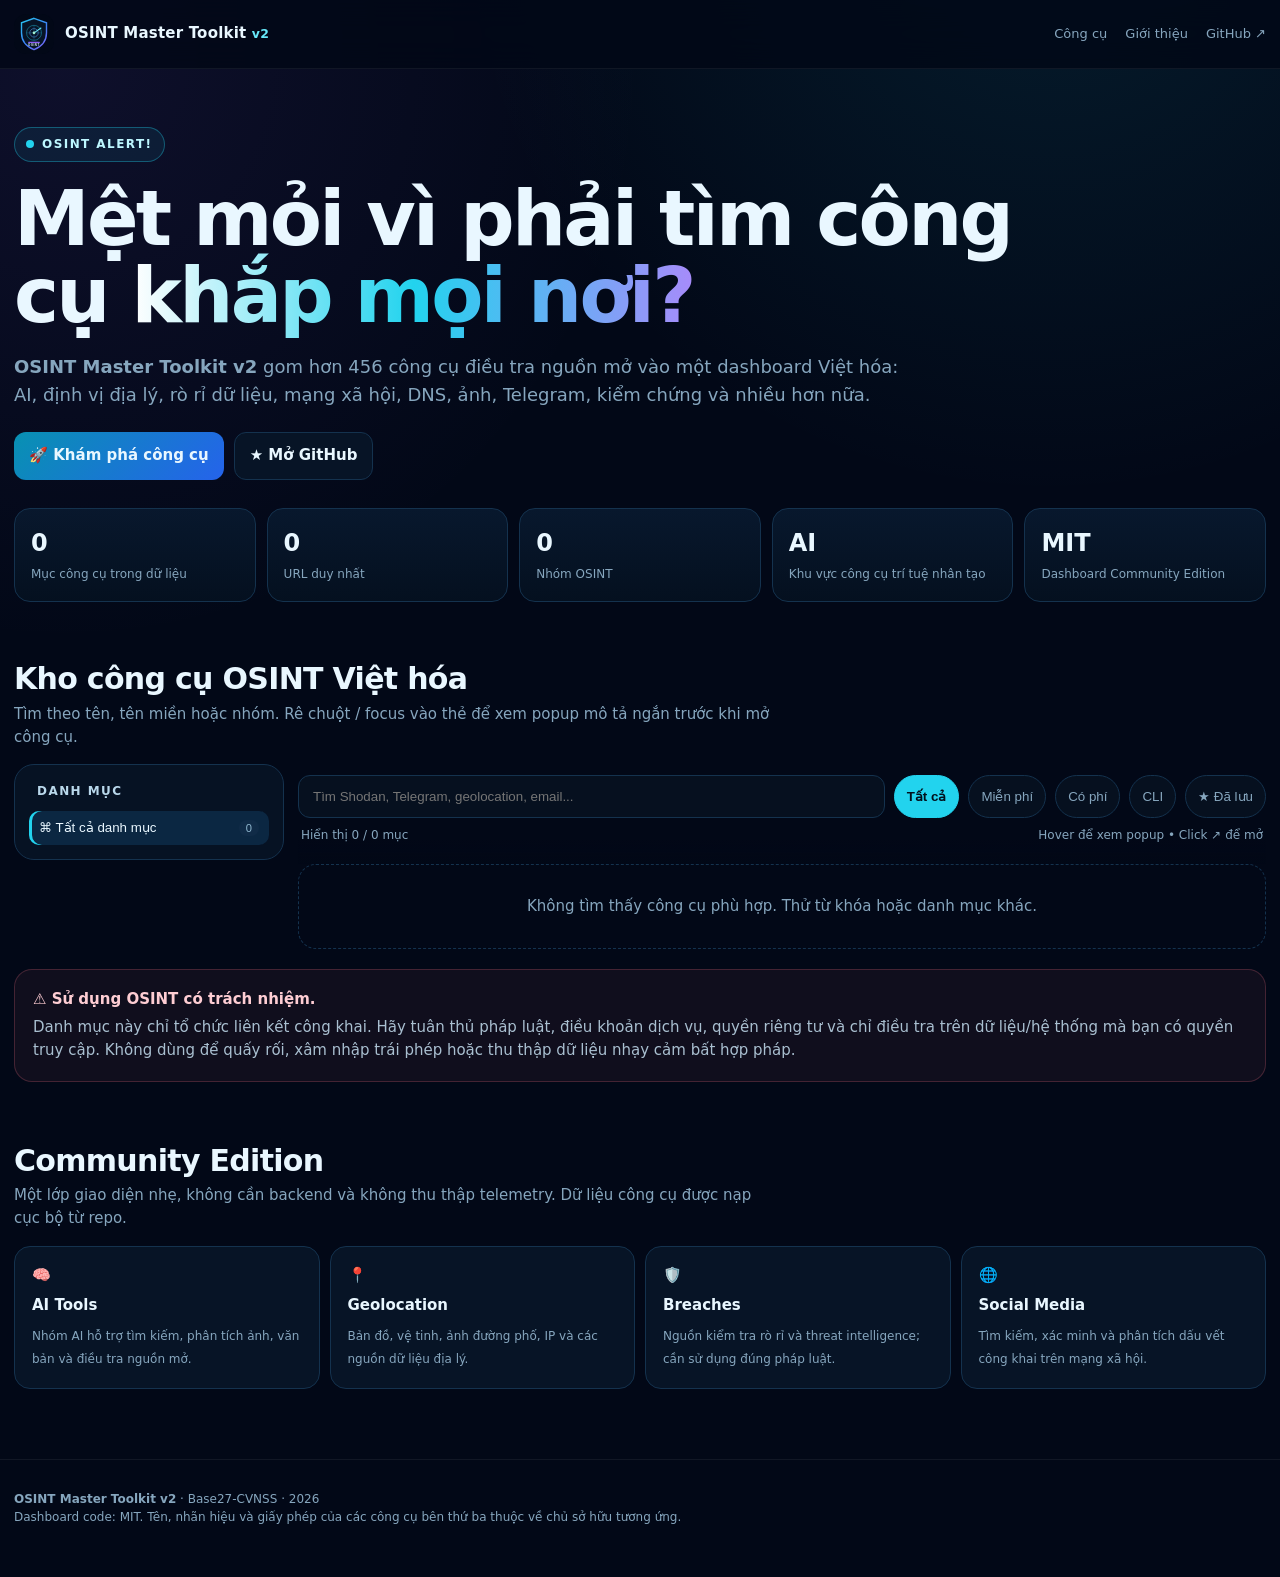
==== index.html @ 70190d94 "Add Vietnamese OSINT dashboard" ====
<!doctype html>
<html lang="vi">
<head>
<meta charset="utf-8"/>
<meta name="viewport" content="width=device-width,initial-scale=1"/>
<meta name="theme-color" content="#020817"/>
<meta name="description" content="OSINT Master Toolkit v2 — dashboard Việt hóa 456+ công cụ OSINT, AI, geolocation, breaches, social media và nhiều nhóm khác."/>
<title>OSINT Master Toolkit v2 — Base27-CVNSS</title>
<style>
:root{--bg:#020817;--panel:#071426;--panel2:#091a30;--line:#14324e;--txt:#e9f7ff;--muted:#86a6be;--cyan:#22d3ee;--blue:#3b82f6;--violet:#8b5cf6;--green:#34d399;--amber:#fbbf24;--danger:#fb7185;--shadow:0 22px 70px rgba(0,0,0,.32)}
*{box-sizing:border-box}html{scroll-behavior:smooth}body{margin:0;font:15px/1.55 Inter,ui-sans-serif,system-ui,-apple-system,Segoe UI,Roboto,Arial,sans-serif;color:var(--txt);background:radial-gradient(circle at 82% -6%,rgba(34,211,238,.10),transparent 30%),radial-gradient(circle at 5% 4%,rgba(139,92,246,.09),transparent 30%),var(--bg)}
a{color:inherit}.wrap{width:min(1380px,calc(100% - 28px));margin:auto}.nav{position:sticky;top:0;z-index:50;background:rgba(2,8,23,.82);border-bottom:1px solid rgba(255,255,255,.06);backdrop-filter:blur(16px)}.navin{height:68px;display:flex;align-items:center;justify-content:space-between;gap:14px}.brand{display:flex;align-items:center;gap:11px;font-weight:900;letter-spacing:.2px}.brand img{width:40px;height:40px;border-radius:12px}.navlinks{display:flex;gap:18px;color:var(--muted);font-size:13px}.navlinks a{text-decoration:none}.navlinks a:hover{color:var(--cyan)}
.hero{padding:58px 0 26px}.alert{display:inline-flex;align-items:center;gap:8px;border:1px solid rgba(34,211,238,.34);background:rgba(34,211,238,.08);color:#bdf7ff;border-radius:999px;padding:7px 11px;font-weight:800;font-size:12px;letter-spacing:.12em}.pulse{width:8px;height:8px;border-radius:50%;background:var(--cyan);box-shadow:0 0 0 0 rgba(34,211,238,.6);animation:pulse 1.7s infinite}@keyframes pulse{70%{box-shadow:0 0 0 10px rgba(34,211,238,0)}100%{box-shadow:0 0 0 0 rgba(34,211,238,0)}}h1{font-size:clamp(38px,6vw,76px);line-height:1.02;letter-spacing:-2.7px;margin:18px 0 14px;max-width:1050px}.grad{background:linear-gradient(90deg,#fff,var(--cyan),#a78bfa);-webkit-background-clip:text;background-clip:text;color:transparent}.lead{color:var(--muted);max-width:900px;font-size:18px}.actions{display:flex;gap:10px;flex-wrap:wrap;margin:24px 0}.btn{display:inline-flex;align-items:center;justify-content:center;gap:8px;text-decoration:none;padding:11px 15px;border-radius:12px;border:1px solid var(--line);background:var(--panel);font-weight:800}.btn.primary{border:0;background:linear-gradient(135deg,#0891b2,#2563eb)}.stats{display:grid;grid-template-columns:repeat(5,1fr);gap:11px;margin-top:28px}.stat{border:1px solid var(--line);background:linear-gradient(180deg,rgba(9,26,48,.88),rgba(5,17,32,.88));border-radius:16px;padding:16px}.stat b{display:block;font-size:24px}.stat span{color:var(--muted);font-size:12px}
.section{padding:28px 0}.sectionhead{display:flex;justify-content:space-between;align-items:end;gap:16px;margin-bottom:15px}.sectionhead h2{font-size:30px;letter-spacing:-.7px;margin:0}.sectionhead p{color:var(--muted);max-width:760px;margin:0}.workspace{display:grid;grid-template-columns:270px 1fr;gap:14px}.side{position:sticky;top:83px;height:max-content;border:1px solid var(--line);border-radius:20px;background:rgba(7,20,38,.88);padding:14px;max-height:calc(100vh - 100px);overflow:auto}.side h3{font-size:12px;color:#b9d8eb;letter-spacing:.12em;text-transform:uppercase;margin:3px 8px 10px}.cat{width:100%;display:flex;align-items:center;justify-content:space-between;gap:7px;border:0;background:transparent;color:var(--muted);padding:9px 10px;border-radius:10px;text-align:left;cursor:pointer}.cat:hover,.cat.active{background:#0b2742;color:var(--txt)}.cat.active{box-shadow:inset 3px 0 var(--cyan)}.cat small{background:#102b47;color:#8fb7cf;padding:2px 7px;border-radius:99px}.content{min-width:0}.controls{position:sticky;top:68px;z-index:30;padding:11px 0;background:linear-gradient(180deg,var(--bg) 76%,rgba(2,8,23,0))}.searchrow{display:flex;gap:9px;flex-wrap:wrap}.search{flex:1;min-width:240px;border:1px solid var(--line);background:#06101f;color:var(--txt);padding:13px 14px;border-radius:12px;outline:0}.search:focus{border-color:var(--cyan);box-shadow:0 0 0 3px rgba(34,211,238,.08)}.chip{border:1px solid var(--line);background:#06101f;color:var(--muted);padding:10px 12px;border-radius:999px;cursor:pointer}.chip.active{background:var(--cyan);border-color:var(--cyan);color:#02111d;font-weight:900}.resultbar{display:flex;justify-content:space-between;color:var(--muted);font-size:12px;margin:8px 3px}
.grid{display:grid;grid-template-columns:repeat(3,minmax(0,1fr));gap:10px}.tool{position:relative;min-height:145px;border:1px solid var(--line);background:linear-gradient(180deg,#08192d,#061321);border-radius:17px;padding:15px;transition:.18s ease;outline:none}.tool:hover,.tool:focus-within{transform:translateY(-2px);border-color:#22658a;box-shadow:0 16px 38px rgba(0,0,0,.28)}.tooltop{display:flex;justify-content:space-between;gap:10px}.tool h3{margin:0;font-size:16px;overflow:hidden;text-overflow:ellipsis;white-space:nowrap}.domain{font-size:11px;color:#6f90aa;margin-top:3px;overflow:hidden;text-overflow:ellipsis;white-space:nowrap}.tags{display:flex;gap:5px;flex-wrap:wrap;margin-top:14px}.tag{font-size:10px;text-transform:uppercase;letter-spacing:.06em;border:1px solid #183c59;color:#91b5ca;border-radius:99px;padding:4px 7px}.tag.free{border-color:rgba(52,211,153,.28);color:#86efc1}.tag.paid{border-color:rgba(251,191,36,.28);color:#fde68a}.tag.cli{border-color:rgba(139,92,246,.3);color:#c4b5fd}.open{position:absolute;right:13px;bottom:12px;text-decoration:none;color:var(--cyan);font-weight:900;font-size:12px}.fav{border:0;background:transparent;color:#5f7f97;font-size:18px;cursor:pointer}.fav.on{color:var(--amber)}.popover{pointer-events:none;position:absolute;left:12px;right:12px;bottom:42px;z-index:12;padding:11px 12px;border:1px solid #245171;border-radius:12px;background:rgba(2,12,24,.98);box-shadow:var(--shadow);opacity:0;transform:translateY(7px);transition:.15s ease;color:#d9eef9;font-size:12px}.popover b{color:var(--cyan)}.tool:hover .popover,.tool:focus-within .popover{opacity:1;transform:translateY(0)}
.empty{display:none;border:1px dashed var(--line);padding:30px;text-align:center;color:var(--muted);border-radius:18px}.notice{border:1px solid rgba(251,113,133,.22);background:rgba(251,113,133,.06);border-radius:18px;padding:18px;margin-top:20px}.notice b{color:#fecdd3}.notice p{margin:5px 0 0;color:#a9bfd0}.aboutgrid{display:grid;grid-template-columns:repeat(4,1fr);gap:10px}.about{border:1px solid var(--line);background:var(--panel);border-radius:16px;padding:17px}.about b{display:block;margin:7px 0}.about span{font-size:12px;color:var(--muted)}footer{margin-top:42px;padding:30px 0 50px;border-top:1px solid rgba(255,255,255,.06);color:var(--muted);font-size:12px}
@media(max-width:1100px){.grid{grid-template-columns:repeat(2,1fr)}.stats{grid-template-columns:repeat(3,1fr)}}@media(max-width:800px){.workspace{grid-template-columns:1fr}.side{position:static;max-height:none;display:flex;gap:6px;overflow:auto;padding:8px}.side h3{display:none}.cat{width:auto;white-space:nowrap}.controls{top:67px}.aboutgrid{grid-template-columns:repeat(2,1fr)}.navlinks{display:none}}@media(max-width:560px){.grid,.stats,.aboutgrid{grid-template-columns:1fr}.hero{padding-top:38px}h1{letter-spacing:-1.7px}.sectionhead{display:block}.sectionhead p{margin-top:6px}}
</style>
</head>
<body>
<nav class="nav"><div class="wrap navin"><div class="brand"><img src="assets/osint-shield.svg" alt="OSINT"/><span>OSINT Master Toolkit <small style="color:#67e8f9">v2</small></span></div><div class="navlinks"><a href="#tools">Công cụ</a><a href="#about">Giới thiệu</a><a href="https://github.com/Base27-CVNSS/OSINT" target="_blank" rel="noreferrer">GitHub ↗</a></div></div></nav>
<main class="wrap">
<header class="hero">
<span class="alert"><i class="pulse"></i> OSINT ALERT!</span>
<h1>Mệt mỏi vì phải tìm công cụ <span class="grad">khắp mọi nơi?</span></h1>
<p class="lead"><strong>OSINT Master Toolkit v2</strong> gom hơn 456 công cụ điều tra nguồn mở vào một dashboard Việt hóa: AI, định vị địa lý, rò rỉ dữ liệu, mạng xã hội, DNS, ảnh, Telegram, kiểm chứng và nhiều hơn nữa.</p>
<div class="actions"><a class="btn primary" href="#tools">🚀 Khám phá công cụ</a><a class="btn" href="https://github.com/Base27-CVNSS/OSINT" target="_blank" rel="noreferrer">★ Mở GitHub</a></div>
<div class="stats"><div class="stat"><b id="toolCount">—</b><span>Mục công cụ trong dữ liệu</span></div><div class="stat"><b id="uniqueCount">—</b><span>URL duy nhất</span></div><div class="stat"><b id="catCount">—</b><span>Nhóm OSINT</span></div><div class="stat"><b>AI</b><span>Khu vực công cụ trí tuệ nhân tạo</span></div><div class="stat"><b>MIT</b><span>Dashboard Community Edition</span></div></div>
</header>
<section class="section" id="tools">
<div class="sectionhead"><div><h2>Kho công cụ OSINT Việt hóa</h2><p>Tìm theo tên, tên miền hoặc nhóm. Rê chuột / focus vào thẻ để xem popup mô tả ngắn trước khi mở công cụ.</p></div></div>
<div class="workspace"><aside class="side" id="cats"><h3>Danh mục</h3></aside><div class="content">
<div class="controls"><div class="searchrow"><input id="search" class="search" type="search" placeholder="Tìm Shodan, Telegram, geolocation, email..." aria-label="Tìm công cụ OSINT"/><button class="chip active" data-tag="all">Tất cả</button><button class="chip" data-tag="free">Miễn phí</button><button class="chip" data-tag="paid">Có phí</button><button class="chip" data-tag="cli">CLI</button><button class="chip" data-tag="fav">★ Đã lưu</button></div><div class="resultbar"><span id="resultText"></span><span>Hover để xem popup • Click ↗ để mở</span></div></div>
<div id="grid" class="grid"></div><div id="empty" class="empty">Không tìm thấy công cụ phù hợp. Thử từ khóa hoặc danh mục khác.</div>
</div></div>
<div class="notice"><b>⚠️ Sử dụng OSINT có trách nhiệm.</b><p>Danh mục này chỉ tổ chức liên kết công khai. Hãy tuân thủ pháp luật, điều khoản dịch vụ, quyền riêng tư và chỉ điều tra trên dữ liệu/hệ thống mà bạn có quyền truy cập. Không dùng để quấy rối, xâm nhập trái phép hoặc thu thập dữ liệu nhạy cảm bất hợp pháp.</p></div>
</section>
<section class="section" id="about"><div class="sectionhead"><div><h2>Community Edition</h2><p>Một lớp giao diện nhẹ, không cần backend và không thu thập telemetry. Dữ liệu công cụ được nạp cục bộ từ repo.</p></div></div><div class="aboutgrid"><div class="about">🧠<b>AI Tools</b><span>Nhóm AI hỗ trợ tìm kiếm, phân tích ảnh, văn bản và điều tra nguồn mở.</span></div><div class="about">📍<b>Geolocation</b><span>Bản đồ, vệ tinh, ảnh đường phố, IP và các nguồn dữ liệu địa lý.</span></div><div class="about">🛡️<b>Breaches</b><span>Nguồn kiểm tra rò rỉ và threat intelligence; cần sử dụng đúng pháp luật.</span></div><div class="about">🌐<b>Social Media</b><span>Tìm kiếm, xác minh và phân tích dấu vết công khai trên mạng xã hội.</span></div></div></section>
</main>
<footer><div class="wrap"><strong>OSINT Master Toolkit v2</strong> · Base27-CVNSS · 2026<br/>Dashboard code: MIT. Tên, nhãn hiệu và giấy phép của các công cụ bên thứ ba thuộc về chủ sở hữu tương ứng.</div></footer>
<script src="data/tools.js"></script>
<script>
const cats=window.OSINT_CATEGORIES||[],tools=window.OSINT_TOOLS||[],grid=document.querySelector('#grid'),catBox=document.querySelector('#cats'),search=document.querySelector('#search'),empty=document.querySelector('#empty'),resultText=document.querySelector('#resultText');
let activeCat=-1,activeTag='all';const favs=new Set(JSON.parse(localStorage.getItem('osint-favs')||'[]'));
const catHints=['Tra cứu và xác minh dấu vết liên quan số điện thoại.','Tìm, xác minh và liên kết dấu vết email công khai.','Kiểm tra username và sự hiện diện trên nhiều nền tảng.','Phân tích tên miền, DNS, host, chứng chỉ và hạ tầng Internet.','Kiểm tra dấu vết rò rỉ dữ liệu và threat intelligence công khai.','Đọc hoặc phân tích metadata từ ảnh, tài liệu và tệp.','Mở rộng truy vấn trên các công cụ tìm kiếm và nguồn dữ liệu.','Tìm nguồn gốc hoặc phiên bản tương tự của hình ảnh.','Tìm kiếm và xác minh dấu vết công khai trên mạng xã hội.','Phân tích vị trí, bản đồ, vệ tinh, IP và dữ liệu địa lý.','Tra cứu phiên bản cũ và snapshot của website.','Tra cứu doanh nghiệp, pháp nhân và dữ liệu đăng ký công khai.','Tìm kiếm mã nguồn, repository và dấu vết kỹ thuật.','Theo dõi chuyến bay, tàu, phương tiện và dữ liệu vận tải.','Theo dõi thay đổi, IOC, mối đe dọa và tín hiệu an ninh.','Tìm kiếm tài liệu, dữ liệu mở, dataset và nguồn học thuật.','Biến dữ liệu điều tra thành biểu đồ, bản đồ hoặc đồ thị liên kết.','Tìm kiếm dấu vết công khai liên quan Telegram.','Hỗ trợ trình duyệt điều tra, quyền riêng tư và OPSEC.','Ứng dụng AI hỗ trợ phân tích, tìm kiếm và xác minh OSINT.','Tổng hợp hướng dẫn, directory, cheat sheet và nguồn học OSINT.','Tìm người, hồ sơ và các dấu vết danh tính công khai.','Phân tích website, traffic, SEO và footprint công khai.','Kiểm chứng thông tin, nội dung, ảnh và tuyên bố công khai.','Nguồn OSINT chuyên biệt cho dữ liệu công khai tại Colombia.'];
const esc=s=>String(s).replace(/[&<>"']/g,m=>({'&':'&amp;','<':'&lt;','>':'&gt;','"':'&quot;',"'":'&#39;'}[m]));
const host=u=>{try{return new URL(u).hostname.replace(/^www\./,'')}catch{return u}};
function stats(){document.querySelector('#toolCount').textContent=tools.length.toLocaleString('vi-VN');document.querySelector('#uniqueCount').textContent=new Set(tools.map(t=>t[1].replace(/\/$/,''))).size.toLocaleString('vi-VN');document.querySelector('#catCount').textContent=cats.length}
function renderCats(){const counts=cats.map((_,i)=>tools.filter(t=>t[2]===i).length);catBox.insertAdjacentHTML('beforeend',`<button class="cat active" data-cat="-1"><span>⌘ Tất cả danh mục</span><small>${tools.length}</small></button>`+cats.map((c,i)=>`<button class="cat" data-cat="${i}"><span>${esc(c)}</span><small>${counts[i]}</small></button>`).join(''));catBox.addEventListener('click',e=>{const b=e.target.closest('.cat');if(!b)return;activeCat=Number(b.dataset.cat);catBox.querySelectorAll('.cat').forEach(x=>x.classList.toggle('active',x===b));render()})}
function tagText(t){return t==='free'?'Miễn phí':t==='paid'?'Có phí':t==='cli'?'CLI':t}
function card(t){const [name,url,ci,tags]=t,id=btoa(unescape(encodeURIComponent(name+'|'+url))).replace(/=+/g,''),isFav=favs.has(id);return `<article class="tool" tabindex="0" data-id="${id}"><div class="tooltop"><div style="min-width:0"><h3 title="${esc(name)}">${esc(name)}</h3><div class="domain">${esc(host(url))}</div></div><button class="fav ${isFav?'on':''}" aria-label="Lưu công cụ" title="Lưu yêu thích">★</button></div><div class="tags"><span class="tag">${esc(cats[ci])}</span>${tags.map(x=>`<span class="tag ${esc(x)}">${esc(tagText(x))}</span>`).join('')}</div><div class="popover"><b>${esc(name)}</b><br>${esc(catHints[ci]||'Công cụ điều tra nguồn mở.')}<br><span style="color:#7898ad">Nhóm: ${esc(cats[ci])}</span></div><a class="open" href="${esc(url)}" target="_blank" rel="noopener noreferrer">Mở công cụ ↗</a></article>`}
function visible(){const q=search.value.trim().toLowerCase();return tools.filter(t=>{const catOk=activeCat<0||t[2]===activeCat;const id=btoa(unescape(encodeURIComponent(t[0]+'|'+t[1]))).replace(/=+/g,'');const tagOk=activeTag==='all'||activeTag==='fav'?activeTag==='all'||favs.has(id):t[3].includes(activeTag);const hay=(t[0]+' '+t[1]+' '+cats[t[2]]).toLowerCase();return catOk&&tagOk&&(!q||hay.includes(q))})}
function render(){const rows=visible();grid.innerHTML=rows.map(card).join('');empty.style.display=rows.length?'none':'block';resultText.textContent=`Hiển thị ${rows.length.toLocaleString('vi-VN')} / ${tools.length.toLocaleString('vi-VN')} mục`;grid.querySelectorAll('.fav').forEach(b=>b.addEventListener('click',()=>{const art=b.closest('.tool'),id=art.dataset.id;favs.has(id)?favs.delete(id):favs.add(id);localStorage.setItem('osint-favs',JSON.stringify([...favs]));b.classList.toggle('on',favs.has(id));if(activeTag==='fav')render()}))}
document.querySelectorAll('.chip').forEach(b=>b.addEventListener('click',()=>{document.querySelectorAll('.chip').forEach(x=>x.classList.remove('active'));b.classList.add('active');activeTag=b.dataset.tag;render()}));search.addEventListener('input',render);stats();renderCats();render();
</script>
</body></html>
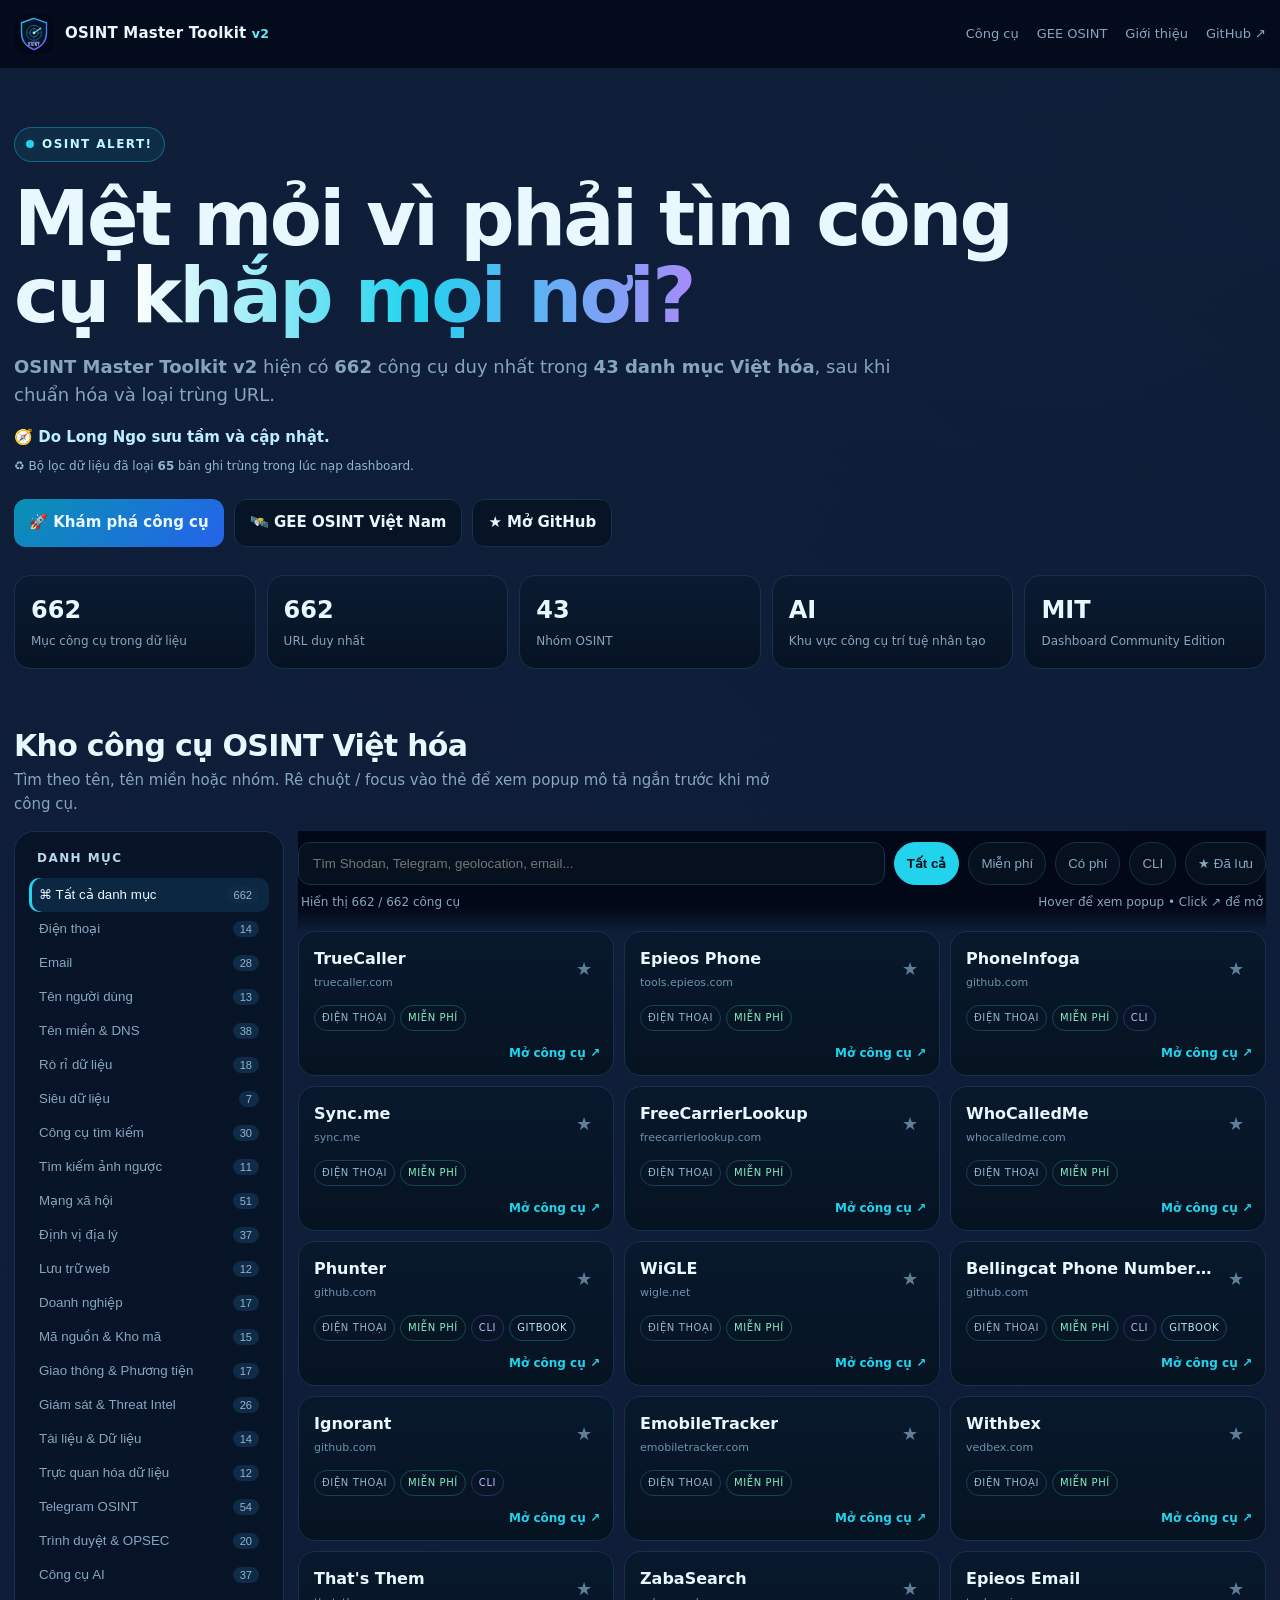
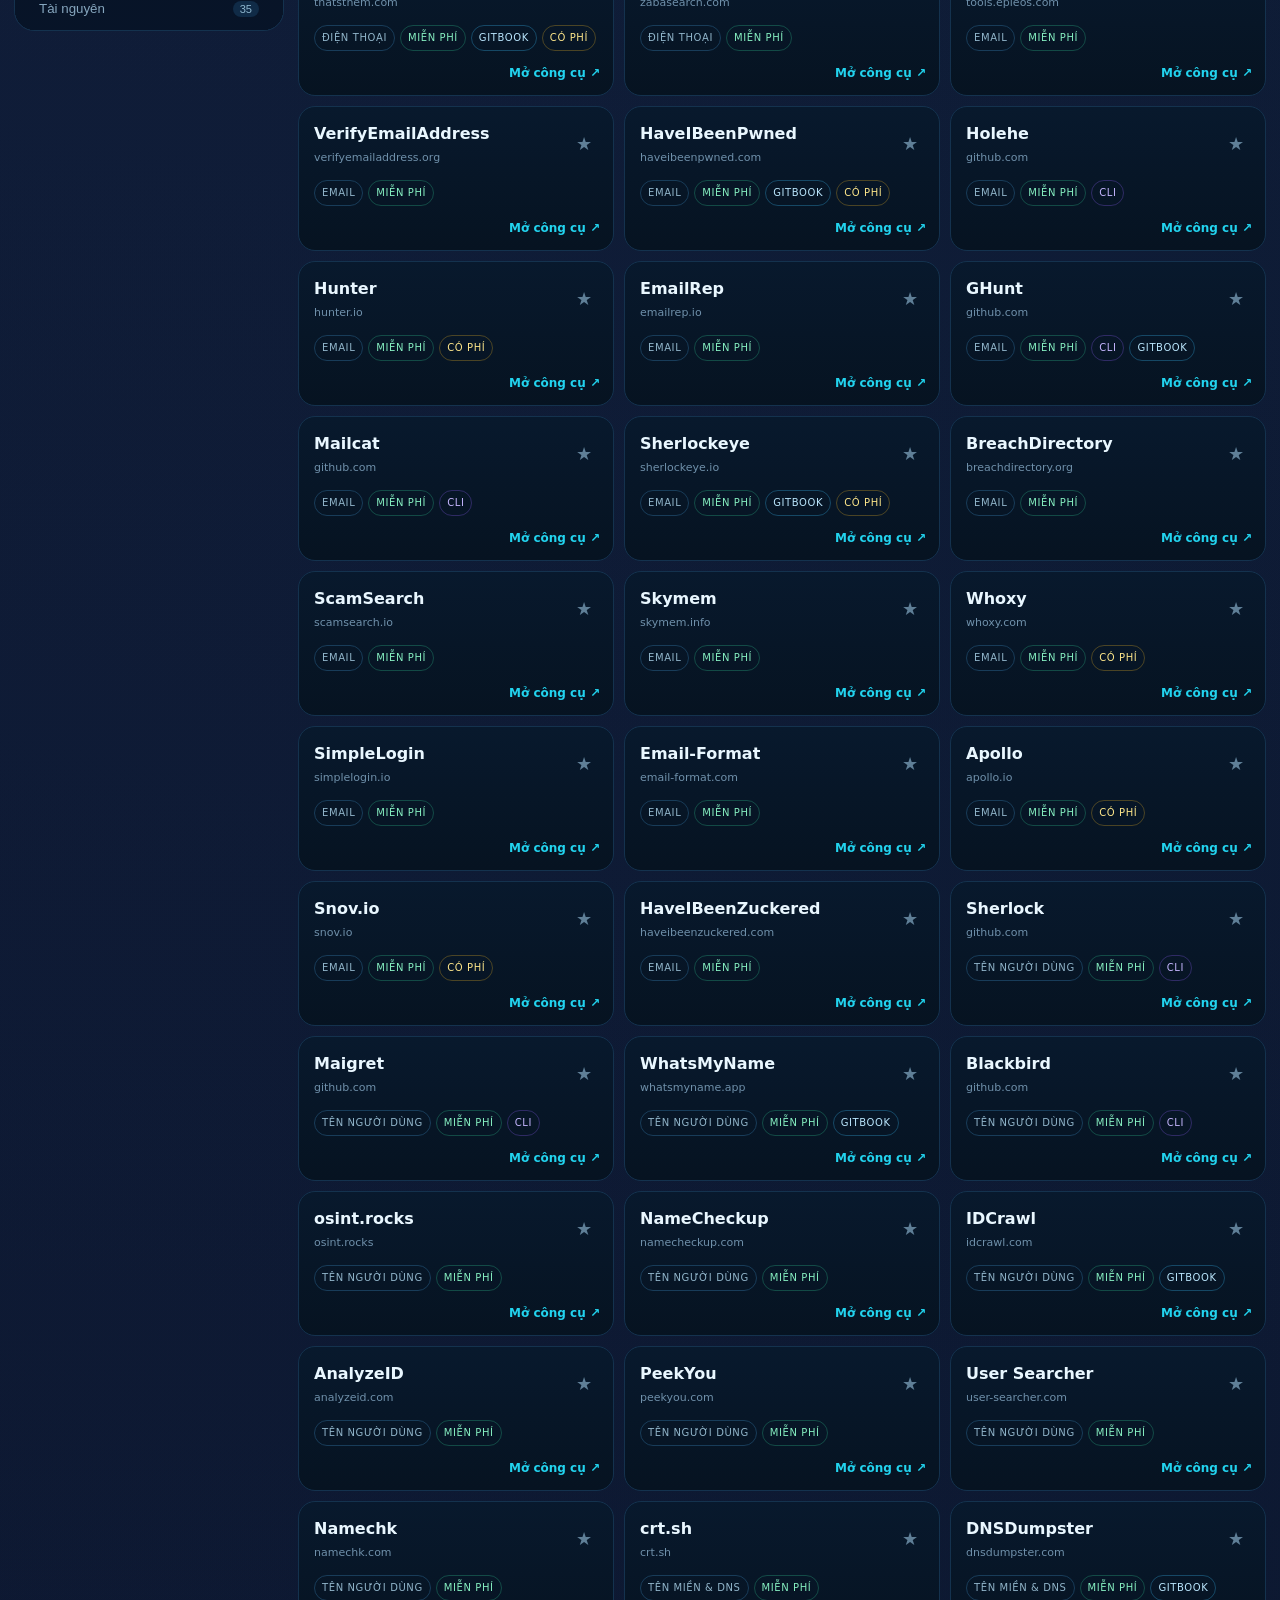
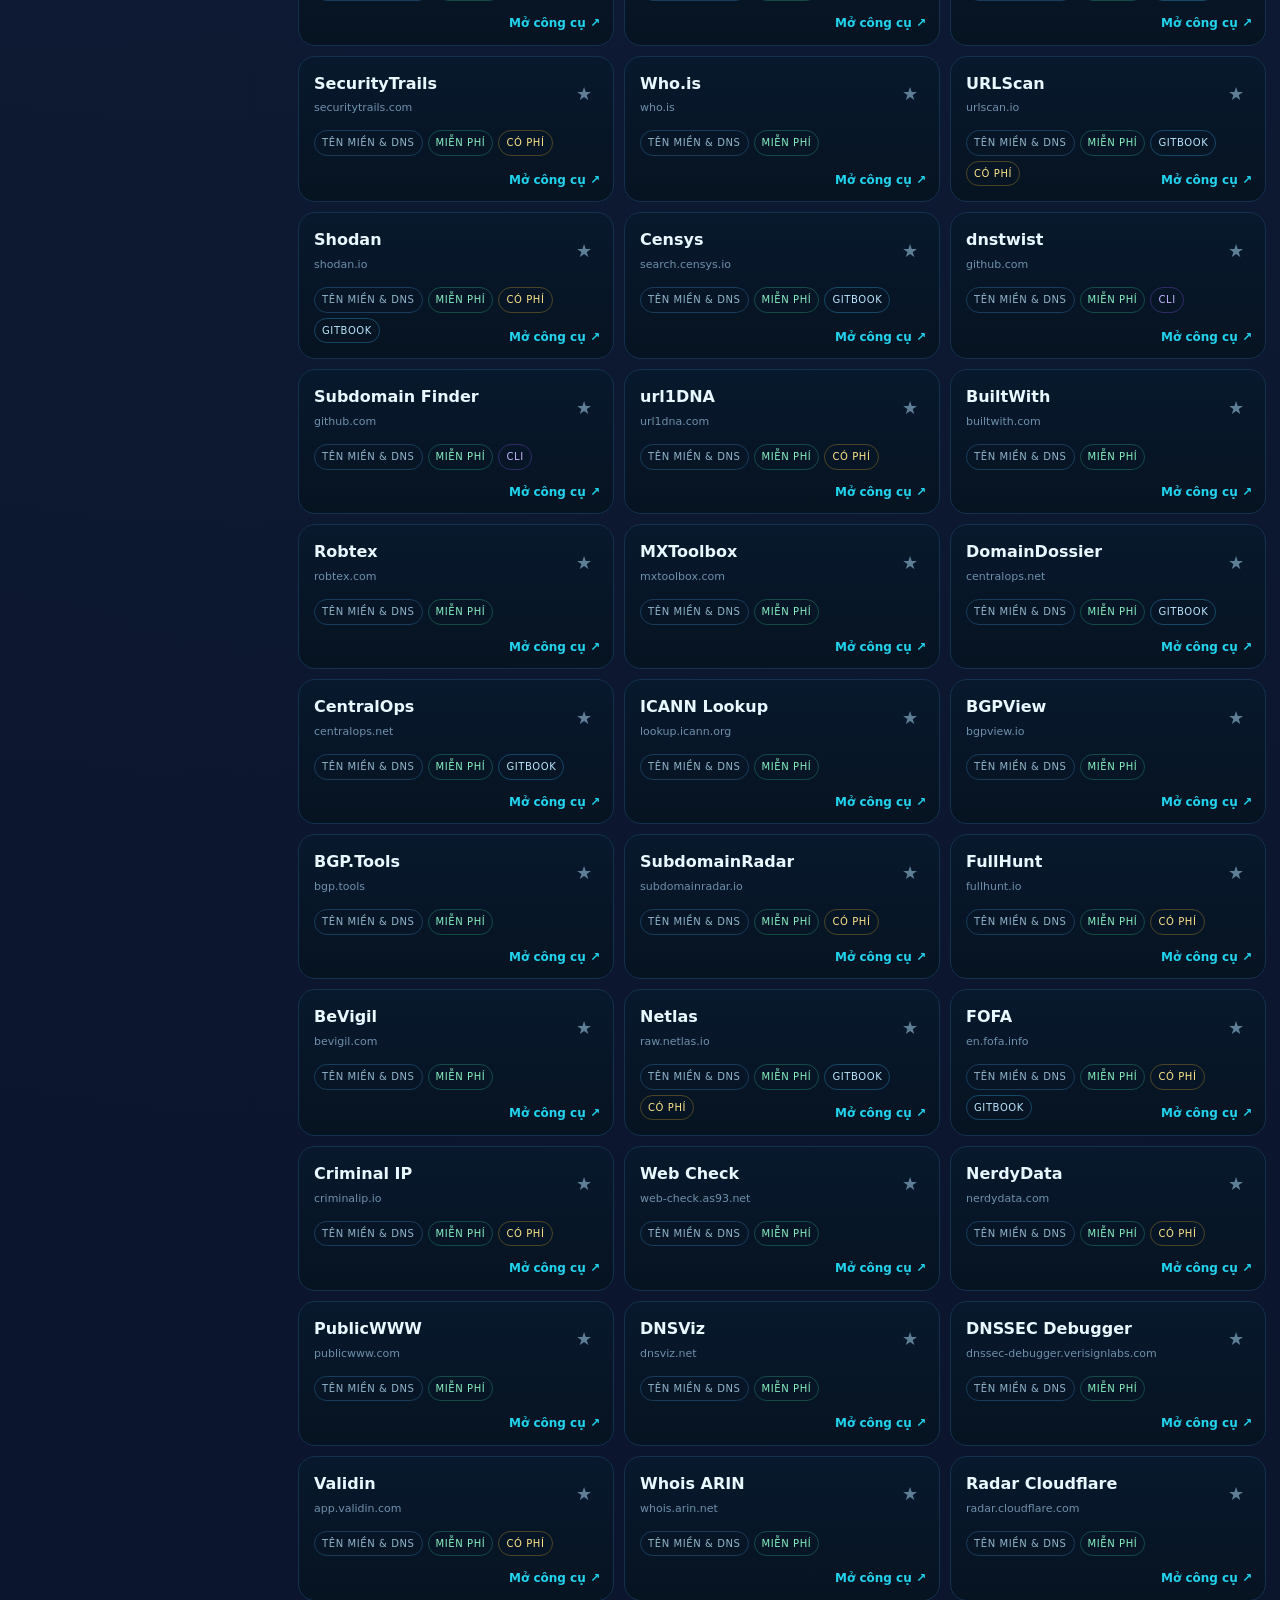
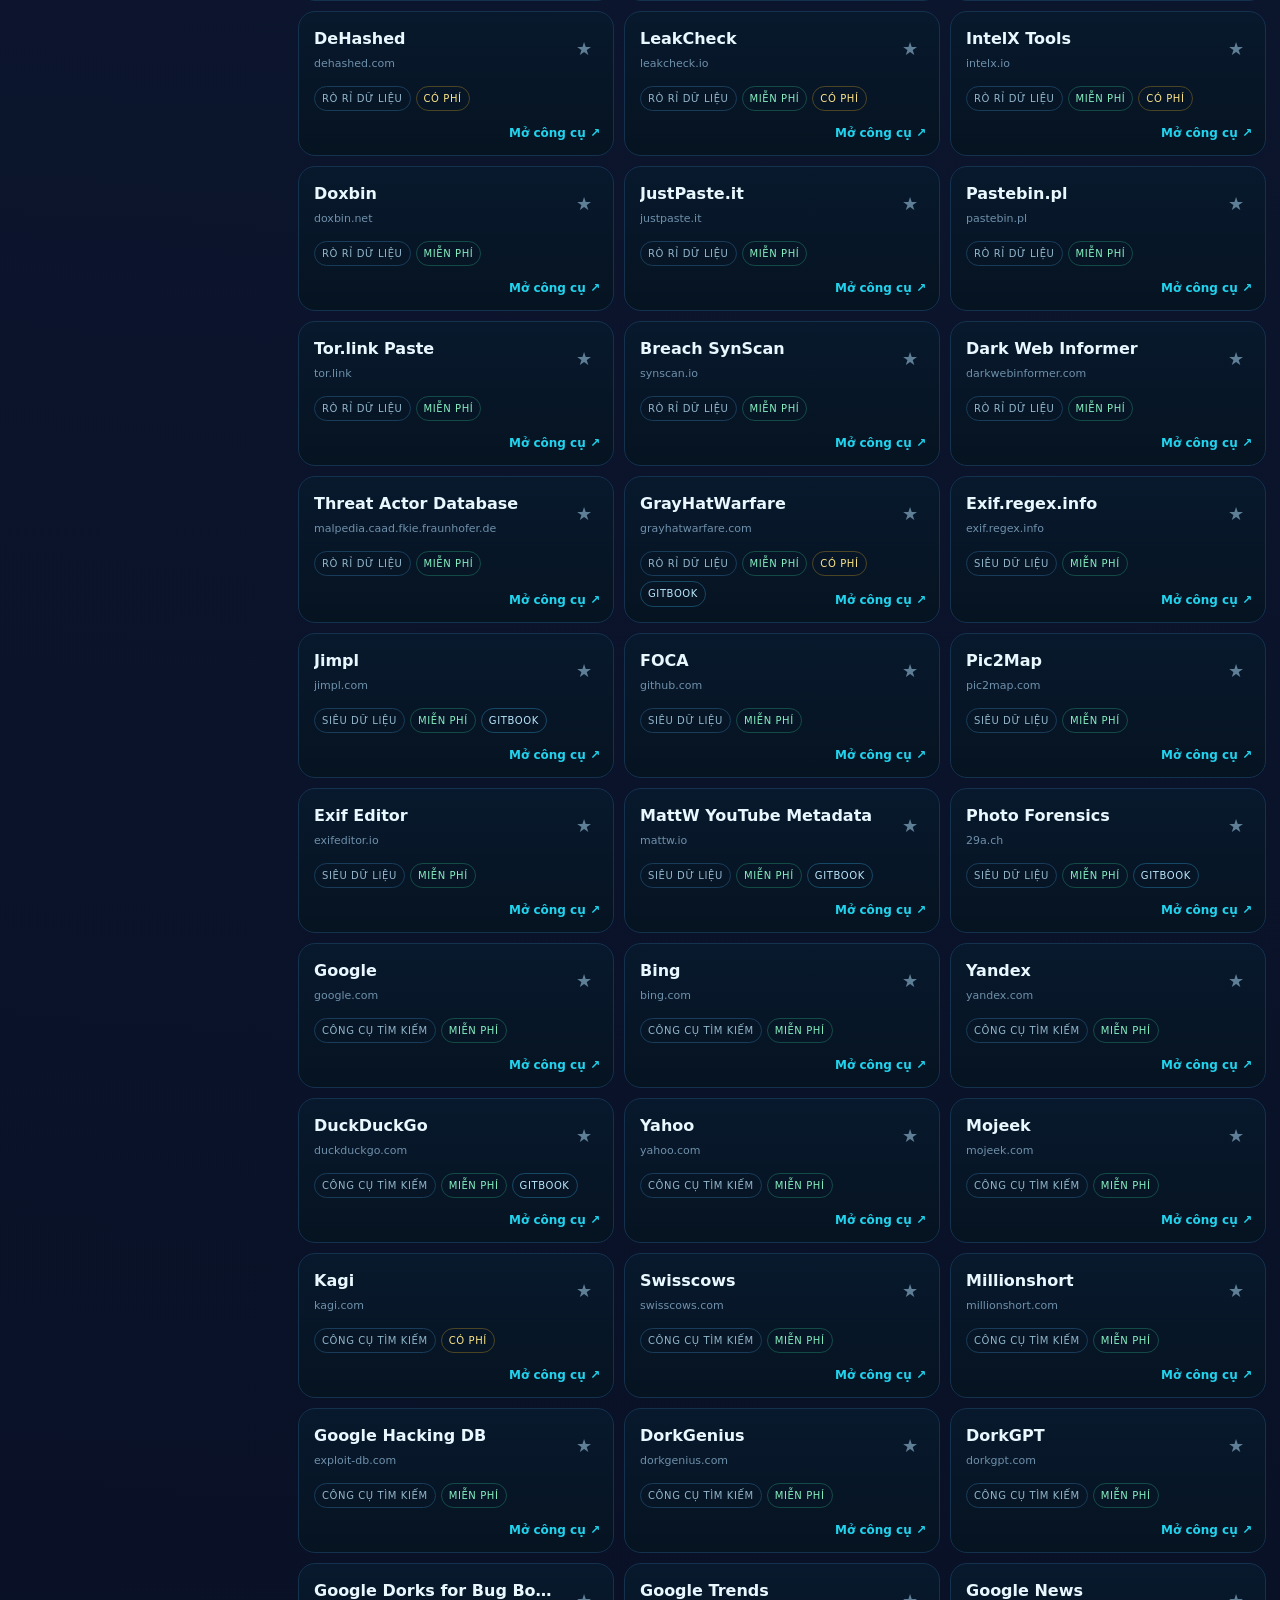
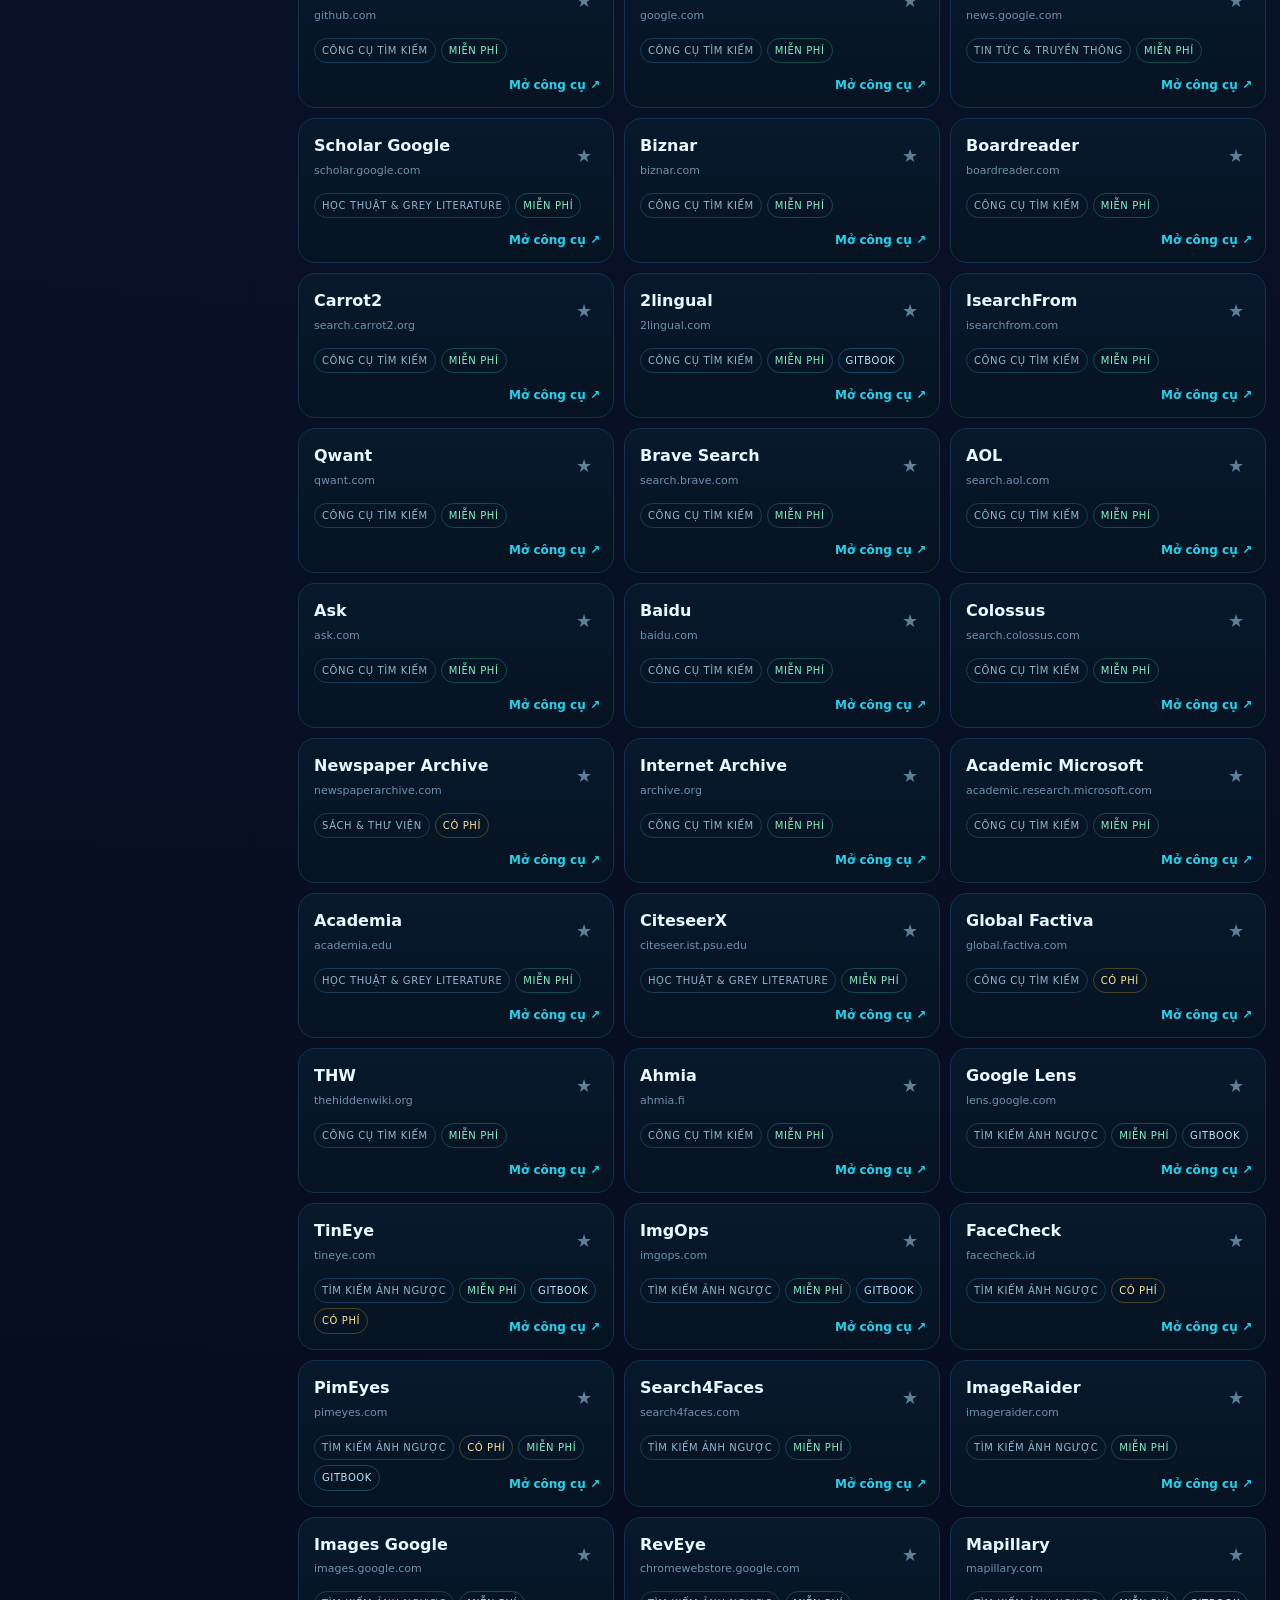
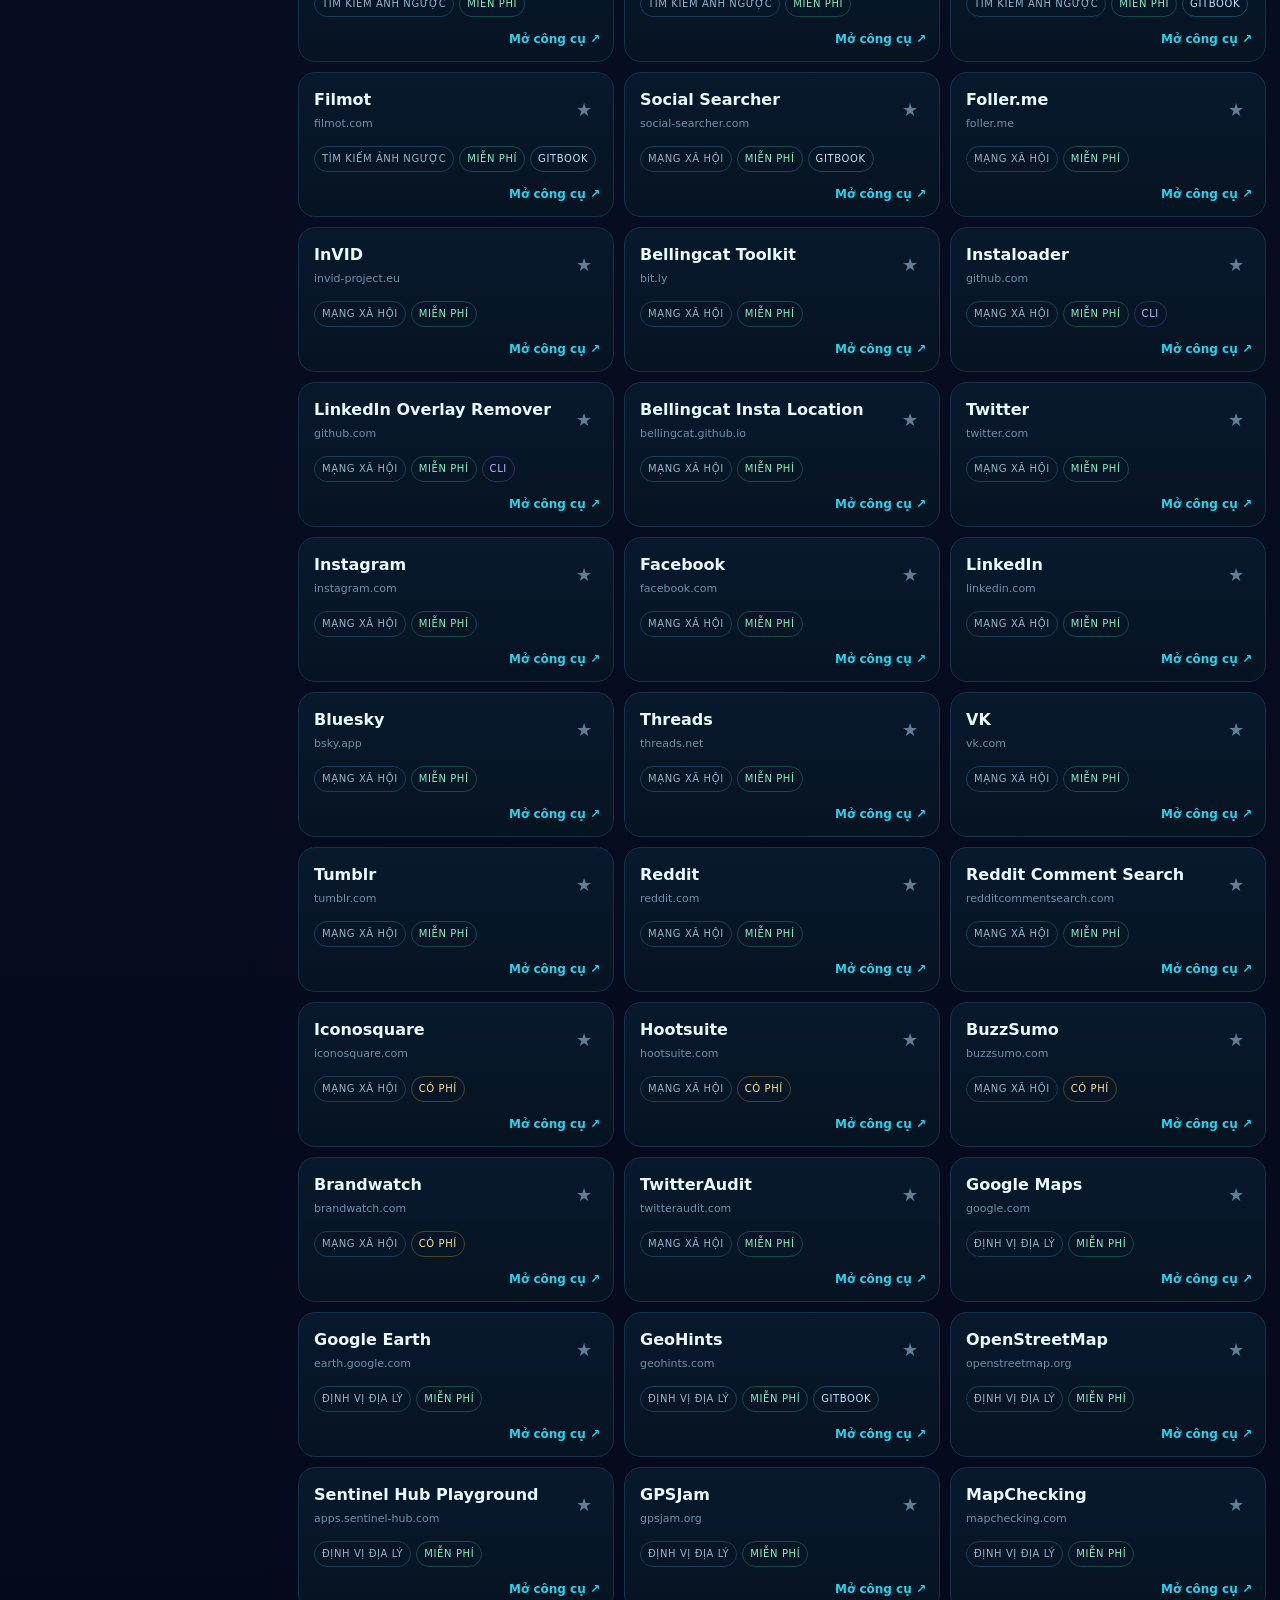
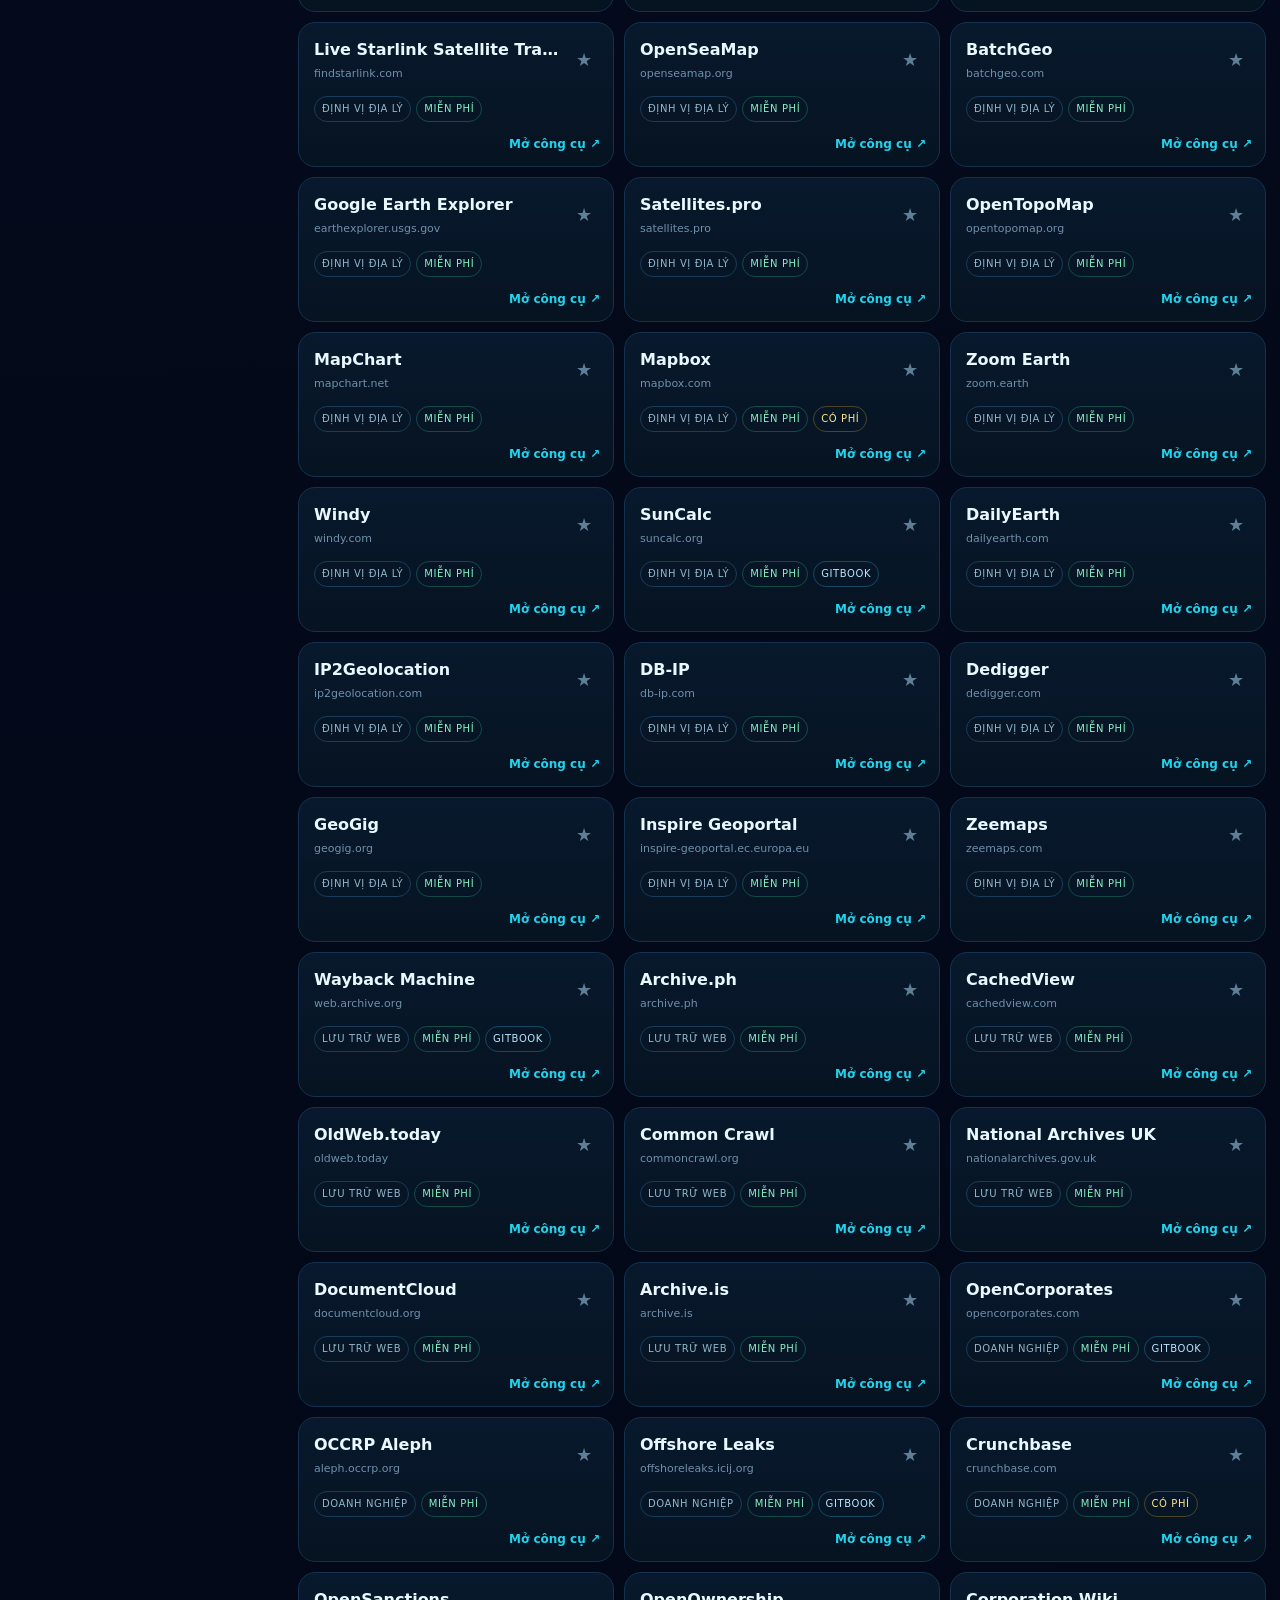
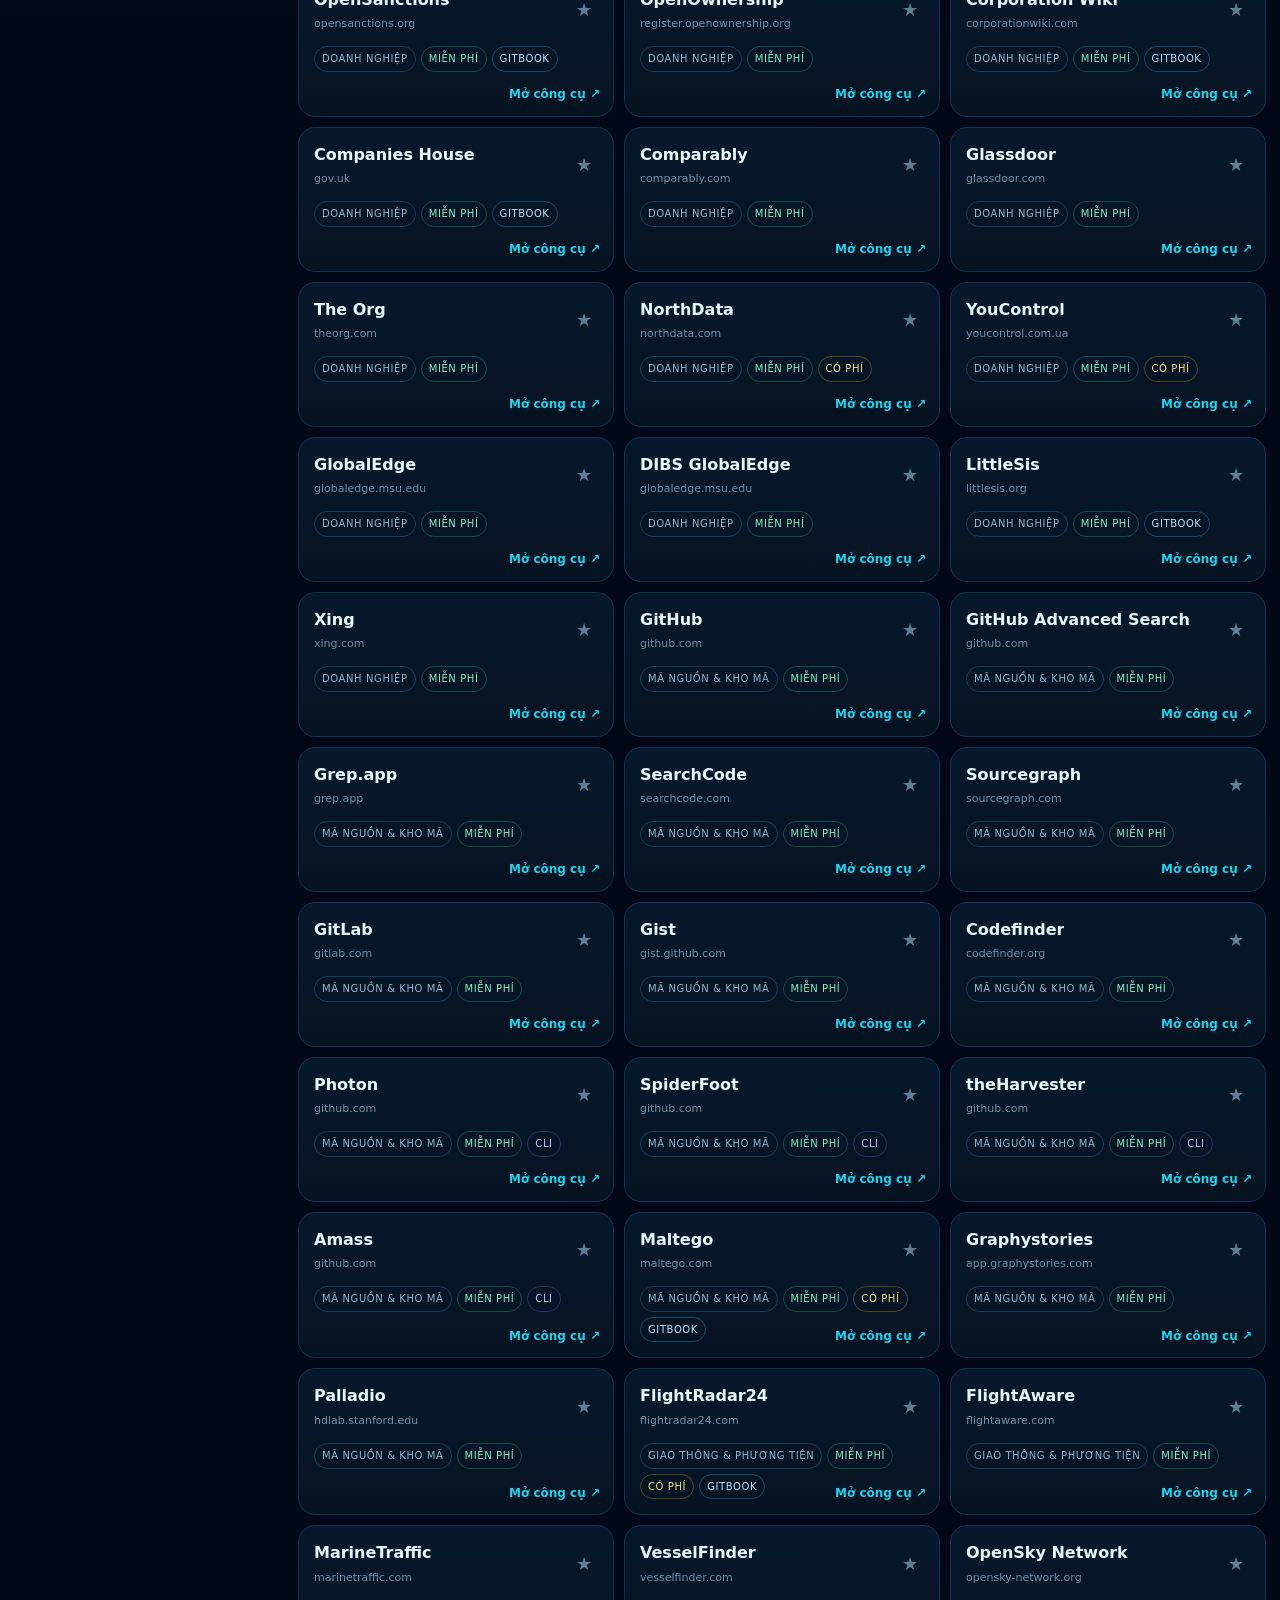
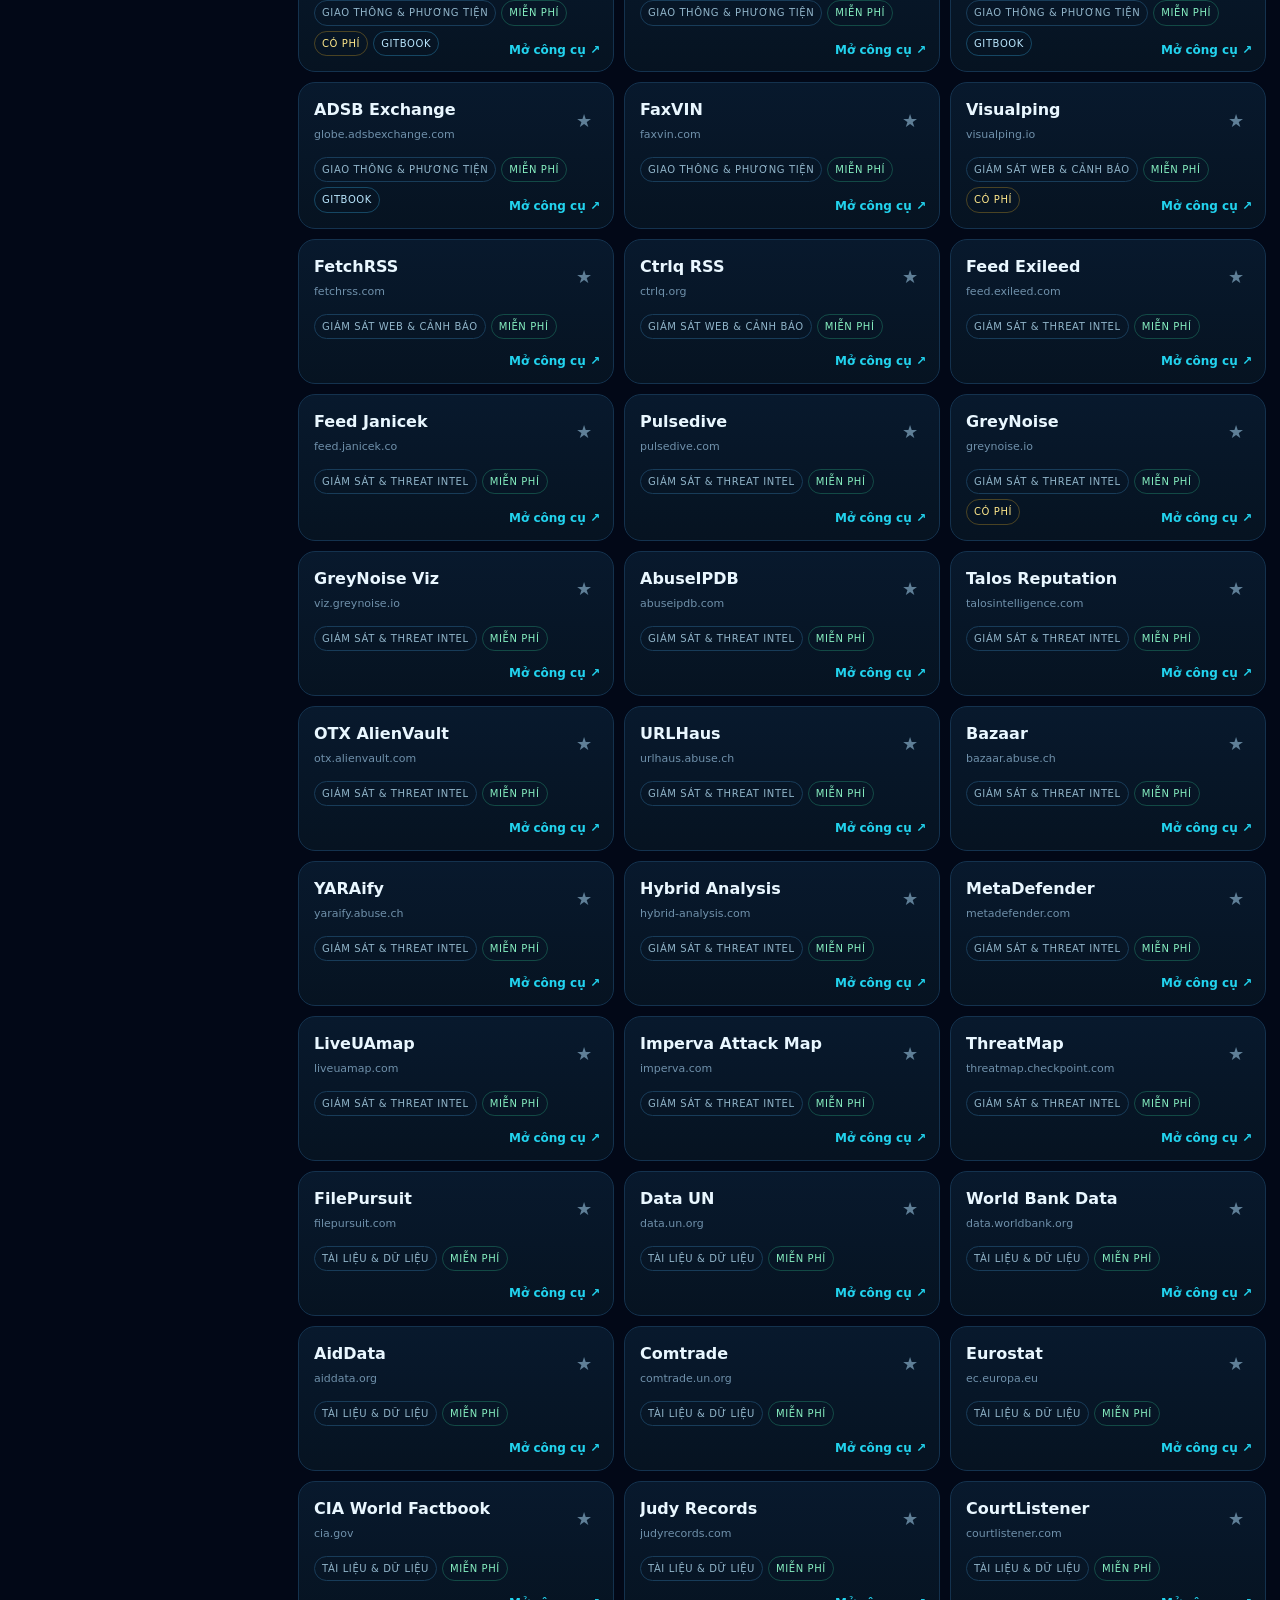
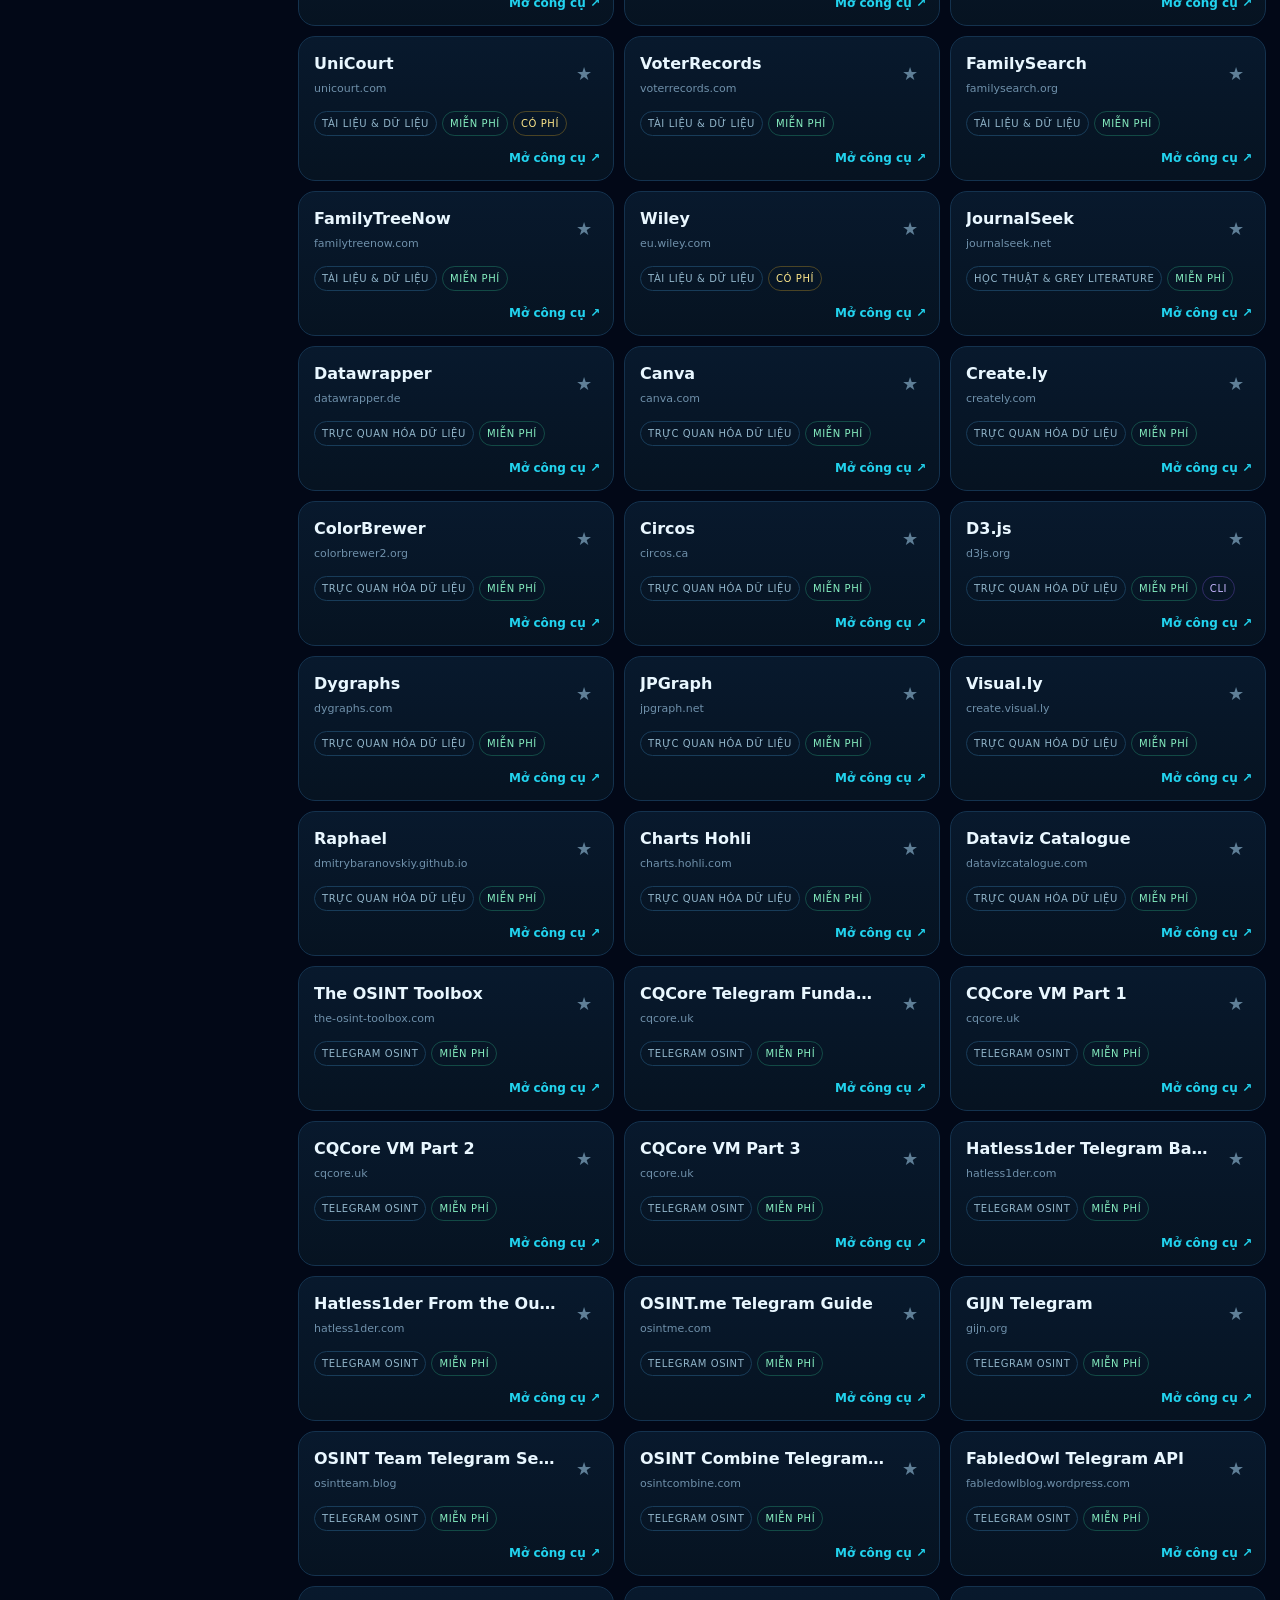
==== commit 2a1749fe: "Thêm chuyên trang GEE OSINT Việt Nam" ====
--- a/index.html
+++ b/index.html
@@ -18,13 +18,13 @@
 </style>
 </head>
 <body>
-<nav class="nav"><div class="wrap navin"><div class="brand"><img src="assets/osint-shield.svg" alt="OSINT"/><span>OSINT Master Toolkit <small style="color:#67e8f9">v2</small></span></div><div class="navlinks"><a href="#tools">Công cụ</a><a href="#about">Giới thiệu</a><a href="https://github.com/Base27-CVNSS/OSINT" target="_blank" rel="noreferrer">GitHub ↗</a></div></div></nav>
+<nav class="nav"><div class="wrap navin"><div class="brand"><img src="assets/osint-shield.svg" alt="OSINT"/><span>OSINT Master Toolkit <small style="color:#67e8f9">v2</small></span></div><div class="navlinks"><a href="#tools">Công cụ</a><a href="gee/">GEE OSINT</a><a href="#about">Giới thiệu</a><a href="https://github.com/Base27-CVNSS/OSINT" target="_blank" rel="noreferrer">GitHub ↗</a></div></div></nav>
 <main class="wrap">
 <header class="hero">
 <span class="alert"><i class="pulse"></i> OSINT ALERT!</span>
 <h1>Mệt mỏi vì phải tìm công cụ <span class="grad">khắp mọi nơi?</span></h1>
 <p class="lead"><strong>OSINT Master Toolkit v2</strong> gom hơn 456 công cụ điều tra nguồn mở vào một dashboard Việt hóa: AI, định vị địa lý, rò rỉ dữ liệu, mạng xã hội, DNS, ảnh, Telegram, kiểm chứng và nhiều hơn nữa.</p>
-<div class="actions"><a class="btn primary" href="#tools">🚀 Khám phá công cụ</a><a class="btn" href="https://github.com/Base27-CVNSS/OSINT" target="_blank" rel="noreferrer">★ Mở GitHub</a></div>
+<div class="actions"><a class="btn primary" href="#tools">🚀 Khám phá công cụ</a><a class="btn" href="gee/">🛰️ GEE OSINT Việt Nam</a><a class="btn" href="https://github.com/Base27-CVNSS/OSINT" target="_blank" rel="noreferrer">★ Mở GitHub</a></div>
 <div class="stats"><div class="stat"><b id="toolCount">—</b><span>Mục công cụ trong dữ liệu</span></div><div class="stat"><b id="uniqueCount">—</b><span>URL duy nhất</span></div><div class="stat"><b id="catCount">—</b><span>Nhóm OSINT</span></div><div class="stat"><b>AI</b><span>Khu vực công cụ trí tuệ nhân tạo</span></div><div class="stat"><b>MIT</b><span>Dashboard Community Edition</span></div></div>
 </header>
 <section class="section" id="tools">
@@ -53,4 +53,4 @@
 function render(){const rows=visible();grid.innerHTML=rows.map(card).join('');empty.style.display=rows.length?'none':'block';resultText.textContent=`Hiển thị ${rows.length.toLocaleString('vi-VN')} / ${tools.length.toLocaleString('vi-VN')} mục`;grid.querySelectorAll('.fav').forEach(b=>b.addEventListener('click',()=>{const art=b.closest('.tool'),id=art.dataset.id;favs.has(id)?favs.delete(id):favs.add(id);localStorage.setItem('osint-favs',JSON.stringify([...favs]));b.classList.toggle('on',favs.has(id));if(activeTag==='fav')render()}))}
 document.querySelectorAll('.chip').forEach(b=>b.addEventListener('click',()=>{document.querySelectorAll('.chip').forEach(x=>x.classList.remove('active'));b.classList.add('active');activeTag=b.dataset.tag;render()}));search.addEventListener('input',render);stats();renderCats();render();
 </script>
-</body></html>+</body></html>
